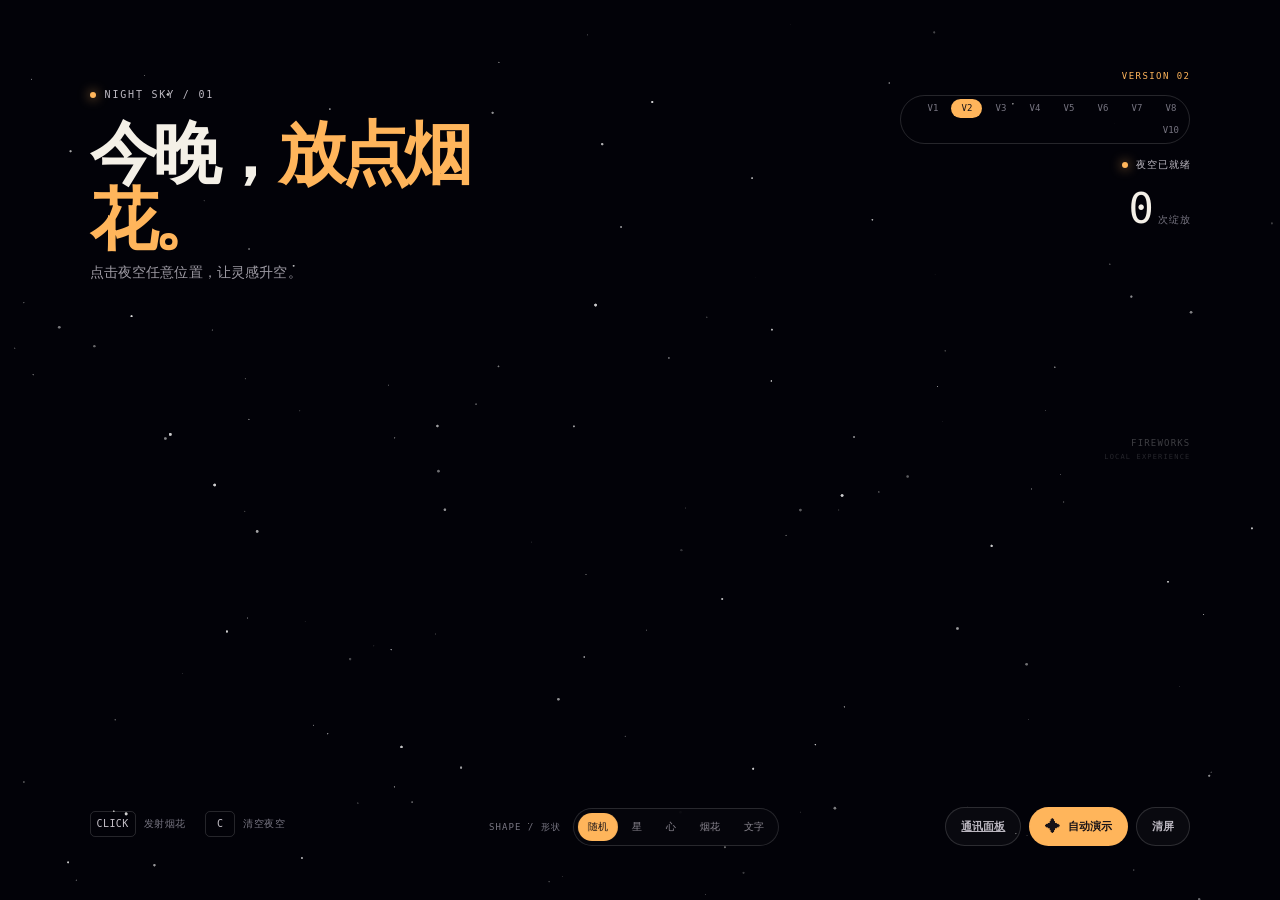
==== index.html @ 55599479 "Add night-sky fireworks web app without teaching/prompt modules. Default server port is 5180; AI key" ====
<!doctype html>
<html lang="zh-CN">
  <head>
    <meta charset="UTF-8" />
    <meta name="viewport" content="width=device-width, initial-scale=1.0" />
    <title>夜空放烟花</title>
    <link rel="stylesheet" href="styles.css" />
  </head>
  <body>
    <main class="scene">
      <canvas id="fireworks" aria-label="烟花夜空画布"></canvas>

      <section class="intro" aria-label="使用说明">
        <div class="eyebrow"><span class="live-dot"></span> NIGHT SKY / 01</div>
        <h1>今晚，<em>放点烟花。</em></h1>
        <p>点击夜空任意位置，让灵感升空。</p>
      </section>

      <div class="hud top-right">
        <div class="version-tag" id="versionTag">VERSION 02</div>
        <div class="version-switcher" aria-label="版本切换">
          <button class="version-option" data-version="1" type="button">V1</button>
          <button class="version-option active" data-version="2" type="button">V2</button>
          <button class="version-option" data-version="3" type="button">V3</button>
          <button class="version-option" data-version="4" type="button">V4</button>
          <button class="version-option" data-version="5" type="button">V5</button>
          <button class="version-option" data-version="6" type="button">V6</button>
          <button class="version-option" data-version="7" type="button">V7</button>
          <button class="version-option" data-version="8" type="button">V8</button>
          <button class="version-option" data-version="10" type="button">V10</button>
        </div>
        <div class="status"><span class="status-dot"></span><span id="statusText">夜空已就绪</span></div>
        <div class="count"><span id="launchCount">0</span><small>次绽放</small></div>
      </div>

      <div class="hud bottom-left">
        <div class="key-hint"><kbd>CLICK</kbd><span>发射烟花</span></div>
        <div class="key-hint"><kbd>C</kbd><span>清空夜空</span></div>
      </div>

      <div class="controls" aria-label="控制面板">
        <a class="control-button ghost" href="monitor.html" target="_blank" rel="noopener">通讯面板</a>
        <button id="autoButton" class="control-button" type="button">
          <span class="button-icon">✦</span>
          <span id="autoLabel">自动演示</span>
        </button>
        <button id="clearButton" class="control-button ghost" type="button" aria-label="清空烟花">清屏</button>
      </div>

      <div class="shape-picker" aria-label="烟花形状选择">
        <div class="shape-label">SHAPE / 形状</div>
        <div class="shape-options">
          <button class="shape-option selected" data-shape="random" type="button">随机</button>
          <button class="shape-option" data-shape="star" type="button">星</button>
          <button class="shape-option" data-shape="heart" type="button">心</button>
          <button class="shape-option" data-shape="burst" type="button">烟花</button>
          <button class="shape-option" data-shape="text" type="button">文字</button>
        </div>
        <input id="textInput" class="text-input" maxlength="8" type="text" placeholder="输入文字" aria-label="烟花文字" disabled />
      </div>

      <div id="collabPanel" class="collab-panel" hidden>
        <div class="collab-label"><span id="connectionDot" class="connection-dot"></span><span id="connectionText">多人模式未连接</span></div>
        <div class="collab-form">
          <input id="usernameInput" maxlength="16" type="text" placeholder="你的名字" aria-label="你的名字" />
          <button id="joinButton" class="control-button" type="button">加入多人</button>
        </div>
        <div id="roomControls" class="room-controls" hidden>
          <input id="roomInput" maxlength="6" type="text" placeholder="房间号" aria-label="房间号" autocomplete="off" />
          <input id="roomPasswordInput" maxlength="32" type="password" placeholder="房间密码" aria-label="房间密码" autocomplete="off" />
          <button id="createRoomButton" class="room-button" type="button">创建房间</button>
        </div>
        <div id="roomHint" class="room-hint" hidden>创建房间时设置密码，再把房间号和密码发给朋友</div>
        <div id="mergeRule" class="merge-rule" hidden>合并条件：5 秒内 · 60 像素内</div>
      </div>

      <div id="lobbyPanel" class="lobby-panel" hidden>
        <input id="chatInput" maxlength="42" type="text" placeholder="在大厅发送弹幕…" aria-label="大厅弹幕" />
        <button id="sendChatButton" class="room-button" type="button">发送</button>
      </div>

      <section id="editorPanel" class="editor-panel" hidden aria-label="烟花作品编辑器">
        <div class="editor-title"><span>FIREWORK MAKER</span><small>作品编辑器</small></div>
        <label>形状<select id="workShape"><option value="random">随机</option><option value="star">星</option><option value="heart">心</option><option value="burst">烟花</option><option value="text">文字</option><option value="custom">AI 图形</option></select></label>
        <label>文字<input id="workText" maxlength="8" type="text" placeholder="输入文字" /></label>
        <div class="editor-row"><label>颜色<input id="workColor" type="color" value="#ffb55b" /></label><label>大小<input id="workSize" type="range" min="0.5" max="2.2" step="0.1" value="1" /></label></div>
        <label>速度<input id="workSpeed" type="range" min="0.6" max="1.8" step="0.1" value="1" /></label>
        <div class="editor-actions"><button id="saveWorkButton" class="room-button" type="button">保存作品</button><button id="shareWorkButton" class="room-button secondary" type="button">分享当前</button></div>
        <button id="testWorkButton" class="test-work-button" type="button">测试下一发</button>
        <div id="workStatus" class="work-status">作品会保存在本机</div>
      </section>

      <section id="workGallery" class="work-gallery" hidden aria-label="我的烟花作品">
        <div class="gallery-title">MY WORKS <span>点击作品播放</span></div>
        <div id="workList" class="work-list"></div>
      </section>

      <section id="aiPanel" class="ai-panel" hidden aria-label="AI 创作助手">
        <div class="ai-title"><span>AI CREATIVE LAB</span><small>自然语言创作</small></div>
        <textarea id="aiPrompt" maxlength="180" placeholder="例如：做一个蓝紫色、慢速、像银河一样的烟花"></textarea>
        <div class="ai-actions"><button id="aiFireworkButton" type="button">生成烟花</button><button id="aiTextButton" type="button">生成文字</button><button id="aiThemeButton" type="button">生成主题</button></div>
        <div id="aiResult" class="ai-result">告诉 AI 你想看到什么</div>
      </section>

      <section id="galaxyPanel" class="galaxy-panel" hidden aria-label="生日银河生成器">
        <div class="galaxy-head">
          <span>BIRTHDAY GALAXY</span>
          <small>生日银河生成器</small>
        </div>
        <div class="galaxy-field">
          <label for="galaxyDate">输入生日（年月日）</label>
          <div class="galaxy-row">
            <div class="galaxy-date-wrap">
              <input id="galaxyDate" type="date" value="1982-03-10" min="1900-01-01" max="2026-12-31" aria-label="生日年月日" />
            </div>
            <button id="galaxyCompute" type="button">推算银河</button>
          </div>
        </div>
        <p id="galaxyStatus" class="galaxy-status">输入生日后，推算当天的银河状态</p>
        <canvas id="galaxyPreview" class="galaxy-preview" width="720" height="400" aria-label="银河像素预览"></canvas>
        <p id="galaxyMeta" class="galaxy-meta">默认按北半球午夜模型推算</p>
        <div class="galaxy-actions">
          <button id="galaxyLaunch" type="button">立即放出银河烟花</button>
          <button id="galaxyTest" type="button">测试下一发</button>
        </div>
      </section>
      <button id="galaxyBack" class="galaxy-back" type="button" hidden>返回生日银河</button>

      <div id="danmakuLayer" class="danmaku-layer" aria-live="polite"></div>
      <div id="replyNotice" class="reply-notice" role="status" hidden>
        <span class="reply-notice-icon">↩</span>
        <span><b id="replyNoticeTitle">你被回复了</b><small id="replyNoticeText"></small></span>
      </div>

      <div class="signature">FIREWORKS<br /><span>LOCAL EXPERIENCE</span></div>

      <div id="mergeDebug" class="merge-debug" hidden>
        <div class="merge-debug-kicker">MERGE EVENT / DEBUG</div>
        <strong>合并触发</strong>
        <span id="mergeDebugDetail">两枚烟花正在合并</span>
      </div>
    </main>
    <script src="app.js"></script>
  </body>
</html>
---- styles.css ----
:root {
  --ink: #f4f0e7;
  --muted: #9d9aa3;
  --line: rgba(255, 255, 255, .14);
  --accent: #ffb55b;
}

* { box-sizing: border-box; }

html, body { width: 100%; height: 100%; margin: 0; overflow: hidden; background: #05050a; }

body { color: var(--ink); font-family: Manrope, -apple-system, BlinkMacSystemFont, "Segoe UI", sans-serif; }

.scene { position: relative; width: 100%; height: 100%; isolation: isolate; cursor: crosshair; background: radial-gradient(circle at 52% 45%, #13111e 0, #080810 35%, #05050a 75%); }
.scene::before { content: ""; position: absolute; inset: 0; pointer-events: none; z-index: -1; opacity: .16; background-image: url("data:image/svg+xml,%3Csvg viewBox='0 0 180 180' xmlns='http://www.w3.org/2000/svg'%3E%3Cfilter id='n'%3E%3CfeTurbulence type='fractalNoise' baseFrequency='.85' numOctaves='3' stitchTiles='stitch'/%3E%3C/filter%3E%3Crect width='100%25' height='100%25' filter='url(%23n)' opacity='.16'/%3E%3C/svg%3E"); }

#fireworks { position: absolute; inset: 0; z-index: 0; width: 100%; height: 100%; pointer-events: none; }
.intro, .hud, .controls, .signature { position: absolute; z-index: 2; pointer-events: none; }
.intro { left: clamp(24px, 7vw, 112px); top: clamp(34px, 10vh, 108px); }
.eyebrow { display: flex; align-items: center; gap: 9px; color: #bdb9c2; font: 500 10px/1 DM Mono, monospace; letter-spacing: .18em; }
.live-dot, .status-dot { width: 6px; height: 6px; border-radius: 50%; background: var(--accent); box-shadow: 0 0 12px var(--accent); }
h1 { max-width: 430px; margin: 21px 0 10px; font-size: clamp(37px, 5.3vw, 76px); line-height: .98; letter-spacing: -.075em; font-weight: 700; }
h1 em { color: var(--accent); font-style: normal; }
.intro p { margin: 0; color: var(--muted); font-size: 14px; letter-spacing: .01em; }

.top-right { top: clamp(35px, 8vh, 84px); right: clamp(24px, 7vw, 112px); text-align: right; }
.version-tag { margin-bottom: 14px; color: var(--accent); font: 500 9px/1 DM Mono, monospace; letter-spacing: .16em; }
.version-switcher { display: inline-flex; flex-wrap: wrap; justify-content: flex-end; gap: 3px; max-width: 290px; margin-bottom: 16px; padding: 3px; border: 1px solid var(--line); border-radius: 99px; pointer-events: auto; }
.version-option { min-width: 31px; padding: 5px 7px; border: 0; border-radius: 99px; color: #777581; background: transparent; font: 500 9px/1 DM Mono, monospace; cursor: pointer; }
.version-option:hover { color: #eee8df; }
.version-option.active { color: #171217; background: var(--accent); }
.status { display: flex; align-items: center; justify-content: flex-end; gap: 8px; color: #bdb9c2; font: 400 10px/1 DM Mono, monospace; letter-spacing: .08em; }
.count { margin-top: 18px; font: 400 42px/1 DM Mono, monospace; letter-spacing: -.09em; }
.count small { margin-left: 8px; color: #777581; font: 400 10px/1 Manrope, sans-serif; letter-spacing: .08em; }

.bottom-left { left: clamp(24px, 7vw, 112px); bottom: clamp(30px, 7vh, 72px); display: flex; gap: 20px; }
.key-hint { display: flex; align-items: center; gap: 8px; color: #777581; font: 400 10px/1 DM Mono, monospace; letter-spacing: .04em; }
kbd { min-width: 30px; padding: 7px 6px; border: 1px solid var(--line); border-radius: 5px; color: #c5c0c8; text-align: center; font: inherit; }

.controls { right: clamp(24px, 7vw, 112px); bottom: clamp(28px, 6vh, 65px); display: flex; gap: 8px; pointer-events: auto; }
.control-button { display: flex; align-items: center; gap: 8px; padding: 11px 15px; border: 1px solid rgba(255, 181, 91, .55); border-radius: 99px; color: #171217; background: var(--accent); font: 600 11px Manrope, sans-serif; cursor: pointer; transition: transform .2s, background .2s; }
.control-button:hover { transform: translateY(-2px); background: #ffc781; }
.control-button.ghost { border-color: var(--line); color: #bbb7c0; background: rgba(255,255,255,.03); }
.control-button.ghost:hover { color: var(--ink); background: rgba(255,255,255,.1); }
.button-icon { font-size: 15px; line-height: 0; }
.shape-picker { position: absolute; z-index: 2; left: 50%; bottom: clamp(28px, 6vh, 65px); display: flex; align-items: center; gap: 12px; pointer-events: auto; transform: translateX(-50%); }
.shape-picker[hidden] { display: none; }
.shape-label { color: #777581; font: 400 9px/1 DM Mono, monospace; letter-spacing: .12em; white-space: nowrap; }
.shape-options { display: flex; gap: 4px; padding: 4px; border: 1px solid var(--line); border-radius: 99px; background: rgba(8, 8, 14, .7); backdrop-filter: blur(7px); }
.shape-option { padding: 7px 10px; border: 0; border-radius: 99px; color: #8f8b95; background: transparent; font: 500 10px Manrope, sans-serif; cursor: pointer; transition: color .2s, background .2s, transform .2s; }
.shape-option:hover { color: #eee8df; }
.shape-option.selected { color: #171217; background: var(--accent); }
.text-input { width: 0; padding: 0; border: 0; outline: 0; color: var(--ink); background: transparent; font: 500 12px Manrope, sans-serif; transition: width .25s, padding .25s; }
.text-input:not(:disabled) { width: 92px; padding: 8px 11px; border: 1px solid var(--line); border-radius: 99px; background: rgba(255,255,255,.06); }
.text-input::placeholder { color: #777581; }
.collab-panel { position: absolute; z-index: 3; left: 50%; top: clamp(29px, 7vh, 70px); display: grid; gap: 8px; min-width: 240px; padding: 12px; border: 1px solid rgba(154, 225, 255, .25); border-radius: 12px; background: rgba(8, 10, 19, .75); backdrop-filter: blur(8px); transform: translateX(-50%); }
.collab-panel[hidden] { display: none; }
.collab-label { display: flex; align-items: center; gap: 7px; color: #9f9ba5; font: 400 9px/1 DM Mono, monospace; letter-spacing: .04em; }
.connection-dot { width: 6px; height: 6px; border-radius: 50%; background: #777581; }
.connection-dot.connected { background: #8ee2a6; box-shadow: 0 0 10px #8ee2a6; }
.collab-form { display: flex; gap: 5px; }
.collab-form input { width: 120px; padding: 8px 10px; border: 1px solid var(--line); border-radius: 7px; outline: none; color: var(--ink); background: rgba(255,255,255,.06); font: 500 11px Manrope, sans-serif; }
.collab-form input:focus { border-color: rgba(154, 225, 255, .6); }
.collab-form .control-button { padding: 8px 11px; color: #0d1416; background: #9ae1ff; border-color: rgba(154, 225, 255, .6); }
.room-controls { display: flex; gap: 5px; }
.room-controls[hidden], .room-hint[hidden] { display: none; }
.room-controls input { width: 78px; padding: 8px 10px; border: 1px solid rgba(255,181,91,.35); border-radius: 7px; outline: none; color: var(--ink); background: rgba(255,255,255,.06); font: 500 11px DM Mono, monospace; text-transform: uppercase; }
.room-controls input[type="password"] { width: 92px; text-transform: none; }
.room-controls input:focus { border-color: var(--accent); }
.room-button { padding: 8px 10px; border: 1px solid rgba(255,181,91,.45); border-radius: 7px; color: #171217; background: var(--accent); font: 600 10px Manrope, sans-serif; cursor: pointer; }
.room-hint { color: #bdb9c2; font: 400 8px/1.3 DM Mono, monospace; }
.lobby-panel { position: absolute; z-index: 3; left: 50%; bottom: clamp(28px, 6vh, 65px); display: flex; gap: 6px; padding: 5px; border: 1px solid rgba(208,156,255,.35); border-radius: 99px; background: rgba(15,10,22,.82); backdrop-filter: blur(8px); transform: translateX(-50%); pointer-events: auto; }
.lobby-panel[hidden] { display: none; }
.lobby-panel input { width: 190px; padding: 8px 11px; border: 0; outline: 0; color: var(--ink); background: transparent; font: 400 11px Manrope, sans-serif; }
.lobby-panel input::placeholder { color: #827b8e; }
.editor-panel { position: absolute; z-index: 4; left: clamp(24px, 7vw, 112px); bottom: 90px; display: grid; gap: 11px; width: 270px; padding: 17px; border: 1px solid rgba(255,181,91,.3); border-radius: 14px; background: rgba(15,13,20,.9); box-shadow: 0 14px 45px rgba(0,0,0,.35); backdrop-filter: blur(10px); pointer-events: auto; }
.editor-panel[hidden], .work-gallery[hidden] { display: none; }
.editor-title { display: flex; align-items: baseline; justify-content: space-between; padding-bottom: 3px; color: var(--accent); font: 500 10px DM Mono, monospace; letter-spacing: .12em; }.editor-title small { color: #89838f; font: 10px Manrope, sans-serif; letter-spacing: 0; }
.editor-panel label { display: grid; grid-template-columns: 42px 1fr; align-items: center; gap: 8px; color: #aaa5af; font-size: 10px; }.editor-panel input[type="text"], .editor-panel select { width: 100%; padding: 7px 9px; border: 1px solid var(--line); border-radius: 6px; outline: none; color: var(--ink); background: rgba(255,255,255,.06); font: 11px Manrope, sans-serif; }.editor-panel select option { color: #111; }.editor-panel input[type="color"] { width: 42px; height: 25px; padding: 2px; border: 1px solid var(--line); border-radius: 6px; background: transparent; }.editor-panel input[type="range"] { width: 100%; accent-color: var(--accent); }.editor-row { display: grid; grid-template-columns: .8fr 1.2fr; gap: 10px; }.editor-row label { display: flex; gap: 7px; }.editor-row input { min-width: 0; }.editor-actions { display: flex; gap: 6px; }.editor-actions .room-button { flex: 1; }.room-button.secondary { color: #f0dfff; border-color: rgba(208,156,255,.45); background: rgba(208,156,255,.16); }.test-work-button { padding: 8px; border: 1px solid rgba(154,225,255,.45); border-radius: 7px; color: #9ae1ff; background: rgba(154,225,255,.08); font: 600 10px Manrope, sans-serif; cursor: pointer; }.test-work-button.active { color: #0d1416; background: #9ae1ff; box-shadow: 0 0 16px rgba(154,225,255,.25); }.work-status { color: #777581; font: 9px DM Mono, monospace; }.ai-panel { position: absolute; z-index: 4; left: clamp(24px, 7vw, 112px); top: 25%; display: grid; gap: 10px; width: 290px; padding: 17px; border: 1px solid rgba(208,156,255,.4); border-radius: 14px; background: rgba(15,13,24,.92); box-shadow: 0 14px 45px rgba(0,0,0,.35); backdrop-filter: blur(10px); pointer-events: auto; }.ai-panel[hidden] { display: none; }.ai-title { display: flex; align-items: baseline; justify-content: space-between; color: #d09cff; font: 500 10px DM Mono, monospace; letter-spacing: .12em; }.ai-title small { color: #89838f; font: 10px Manrope, sans-serif; letter-spacing: 0; }.ai-panel textarea { width: 100%; min-height: 64px; resize: vertical; padding: 9px; border: 1px solid var(--line); border-radius: 7px; outline: none; color: var(--ink); background: rgba(255,255,255,.06); font: 11px/1.5 Manrope, sans-serif; }.ai-panel textarea:focus { border-color: rgba(208,156,255,.7); }.ai-actions { display: grid; grid-template-columns: repeat(3, 1fr); gap: 5px; }.ai-actions button { padding: 8px 4px; border: 1px solid rgba(208,156,255,.35); border-radius: 7px; color: #f0dfff; background: rgba(208,156,255,.13); font: 600 10px Manrope, sans-serif; cursor: pointer; }.ai-actions button:hover { background: rgba(208,156,255,.28); }.ai-result { min-height: 25px; color: #aaa5af; font: 9px/1.45 DM Mono, monospace; }
.work-gallery { position: absolute; z-index: 4; right: clamp(24px, 7vw, 112px); top: 28%; width: 220px; padding: 13px; border: 1px solid var(--line); border-radius: 12px; background: rgba(12,12,19,.78); backdrop-filter: blur(8px); pointer-events: auto; }.gallery-title { display: flex; justify-content: space-between; margin-bottom: 9px; color: #aaa5af; font: 9px DM Mono, monospace; letter-spacing: .08em; }.gallery-title span { color: #777581; letter-spacing: 0; }.work-list { display: grid; gap: 6px; max-height: 230px; overflow: auto; }.work-card { display: grid; grid-template-columns: 1fr auto; gap: 2px 6px; padding: 9px; border: 1px solid rgba(255,255,255,.08); border-radius: 8px; background: rgba(255,255,255,.035); cursor: pointer; }.work-card:hover { border-color: rgba(255,181,91,.5); background: rgba(255,181,91,.08); }.work-name { color: #f4f0e7; font-size: 11px; }.work-meta { color: #777581; font: 9px DM Mono, monospace; }.work-share, .work-delete { align-self: center; padding: 5px; border: 0; border-radius: 5px; color: #ffcf8d; background: rgba(255,181,91,.1); font: 9px Manrope, sans-serif; cursor: pointer; }.work-share { grid-row: 1; }.work-delete { grid-row: 2; color: #ff9e9e; background: rgba(255,100,100,.08); }
.danmaku-layer { position: absolute; z-index: 1; inset: 0; overflow: hidden; pointer-events: none; }
.danmaku { position: absolute; left: 100%; padding: 7px 13px; border: 1px solid currentColor; border-radius: 99px; background: rgba(10,8,16,.48); box-shadow: 0 0 18px currentColor; color: #d09cff; font: 500 13px Manrope, sans-serif; white-space: nowrap; animation: danmakuFly var(--duration) linear forwards; pointer-events: auto; cursor: pointer; transition: background .2s, transform .2s; }
.danmaku:hover { background: rgba(35, 25, 46, .9); transform: scale(1.06); }
.danmaku b { margin-right: 8px; color: #fff4d1; font-size: 10px; }
.danmaku .reply-mark { margin-right: 6px; color: #ffcf8d; font-size: 10px; }
.reply-notice { position: absolute; z-index: 6; left: 50%; top: 24px; display: flex; align-items: center; gap: 11px; min-width: 240px; padding: 11px 16px; border: 1px solid rgba(208,156,255,.65); border-radius: 12px; color: #f7efff; background: rgba(31, 20, 45, .93); box-shadow: 0 0 30px rgba(208,156,255,.25); transform: translateX(-50%); animation: noticeIn .3s ease-out; pointer-events: none; }
.reply-notice[hidden] { display: none; }
.reply-notice-icon { display: grid; place-items: center; width: 24px; height: 24px; border-radius: 50%; color: #171217; background: #d09cff; font-size: 17px; }
.reply-notice b { display: block; font-size: 12px; }.reply-notice small { display: block; max-width: 310px; margin-top: 3px; overflow: hidden; color: #c6b8d3; font-size: 10px; text-overflow: ellipsis; white-space: nowrap; }
@keyframes noticeIn { from { opacity: 0; transform: translate(-50%, -10px); } to { opacity: 1; transform: translate(-50%, 0); } }
@keyframes danmakuFly { from { transform: translateX(0); } to { transform: translateX(calc(-100vw - 100%)); } }
.merge-rule { color: #ffcf8d; font: 400 8px/1 DM Mono, monospace; letter-spacing: .03em; }
.signature { right: clamp(24px, 7vw, 112px); top: 50%; color: rgba(255,255,255,.24); font: 500 9px/1.4 DM Mono, monospace; letter-spacing: .13em; transform: translateY(-50%); text-align: right; }
.signature span { font-size: 7px; color: rgba(255,255,255,.15); }
.merge-debug { position: absolute; z-index: 5; left: 50%; top: 50%; display: grid; gap: 8px; min-width: 230px; padding: 20px 24px; border: 1px solid rgba(255, 228, 155, .7); border-radius: 13px; color: #fff7da; background: rgba(48, 31, 21, .86); box-shadow: 0 0 60px rgba(255, 181, 91, .32); text-align: center; pointer-events: none; transform: translate(-50%, -50%); animation: mergeFlash .55s ease-out; }
.merge-debug[hidden] { display: none; }
.merge-debug-kicker { color: var(--accent); font: 500 9px/1 DM Mono, monospace; letter-spacing: .16em; }
.merge-debug strong { font-size: 28px; letter-spacing: -.06em; }
.merge-debug span { color: #e7d8bd; font: 11px DM Mono, monospace; }
@keyframes mergeFlash { from { opacity: 0; transform: translate(-50%, -50%) scale(.75); } to { opacity: 1; transform: translate(-50%, -50%) scale(1); } }

.galaxy-panel { position: absolute; z-index: 20; left: clamp(20px, 5vw, 72px); top: clamp(86px, 14vh, 128px); display: grid; gap: 12px; width: min(520px, calc(100vw - 48px)); max-height: calc(100vh - 120px); overflow: auto; padding: 22px 22px 18px; border: 1px solid rgba(154, 225, 255, .18); border-radius: 18px; background: rgba(8, 10, 18, .88); box-shadow: 0 18px 60px rgba(0, 0, 0, .42); backdrop-filter: blur(12px); pointer-events: auto; cursor: default; }
.galaxy-panel[hidden], .galaxy-back[hidden], .controls[hidden] { display: none; }
.galaxy-head { display: flex; align-items: baseline; justify-content: space-between; gap: 12px; }
.galaxy-head span { color: #9ae1ff; font: 600 15px/1 DM Mono, monospace; letter-spacing: .14em; }
.galaxy-head small { color: #d8d4de; font: 500 13px Manrope, sans-serif; letter-spacing: .04em; }
.galaxy-field label { display: block; margin-bottom: 8px; color: #f4f0e7; font: 500 13px Manrope, sans-serif; }
.galaxy-row { display: grid; grid-template-columns: 1fr auto; gap: 10px; }
.galaxy-date-wrap { position: relative; }
.galaxy-date-wrap input { width: 100%; height: 42px; padding: 0 12px; border: 1px solid rgba(255,255,255,.12); border-radius: 10px; outline: none; color: #f4f0e7; background: rgba(18, 20, 28, .92); font: 500 15px/1 DM Mono, monospace; color-scheme: dark; }
.galaxy-date-wrap input:focus { border-color: rgba(154, 225, 255, .55); }
.galaxy-row .galaxy-date-wrap input::-webkit-calendar-picker-indicator { cursor: pointer; opacity: .7; filter: invert(1); }
#galaxyCompute, #galaxyLaunch, #galaxyTest { position: relative; z-index: 1; pointer-events: auto; }
#galaxyCompute { padding: 0 18px; border: 0; border-radius: 10px; color: #171217; background: #ffb14a; font: 700 14px Manrope, sans-serif; cursor: pointer; }
#galaxyCompute:hover { background: #ffc06a; }
.galaxy-status { margin: 2px 0 0; color: #cfc9d4; font: 400 12px/1.5 Manrope, sans-serif; }
.galaxy-preview { display: block; width: 100%; height: 250px; min-height: 0; border: 1px solid rgba(255,255,255,.1); border-radius: 12px; background: #000; pointer-events: none; }
.galaxy-meta { margin: 0; color: #8d8894; font: 400 11px/1.55 Manrope, sans-serif; }
.galaxy-actions { display: grid; grid-template-columns: 1.35fr .9fr; gap: 10px; }
#galaxyLaunch { height: 46px; border: 0; border-radius: 10px; color: #171217; background: #ffb14a; font: 700 14px Manrope, sans-serif; cursor: pointer; }
#galaxyLaunch:hover { background: #ffc06a; }
#galaxyTest { height: 46px; border: 1px solid rgba(176, 132, 220, .55); border-radius: 10px; color: #f4e9ff; background: #3b2a52; font: 600 14px Manrope, sans-serif; cursor: pointer; }
#galaxyTest:hover, #galaxyTest.active { border-color: #d09cff; background: #52396f; }
.galaxy-back { position: absolute; z-index: 5; left: 50%; bottom: clamp(28px, 6vh, 65px); padding: 11px 18px; border: 1px solid rgba(154, 225, 255, .4); border-radius: 99px; color: #dff6ff; background: rgba(10, 14, 24, .78); font: 600 12px Manrope, sans-serif; cursor: pointer; transform: translateX(-50%); pointer-events: auto; }
body.galaxy-watching .count { opacity: 0; pointer-events: none; }

@media (max-width: 800px) { .shape-picker { bottom: 82px; } .collab-panel { top: 28px; } }
@media (max-width: 640px) { .intro { top: 34px; } .top-right { top: 36px; } .count { font-size: 30px; margin-top: 14px; } .bottom-left { gap: 10px; flex-direction: column; } .signature { display: none; } .controls { bottom: 28px; } .control-button { padding: 10px 12px; } .shape-picker { width: calc(100% - 48px); justify-content: center; bottom: 82px; gap: 6px; } .shape-label { display: none; } .shape-option { padding: 7px 8px; } .collab-panel { top: 76px; min-width: 218px; } .galaxy-panel { top: 92px; left: 12px; width: calc(100vw - 24px); padding: 16px; } .galaxy-preview { height: 180px; } .galaxy-actions { grid-template-columns: 1fr; } .galaxy-head { flex-direction: column; gap: 4px; } }
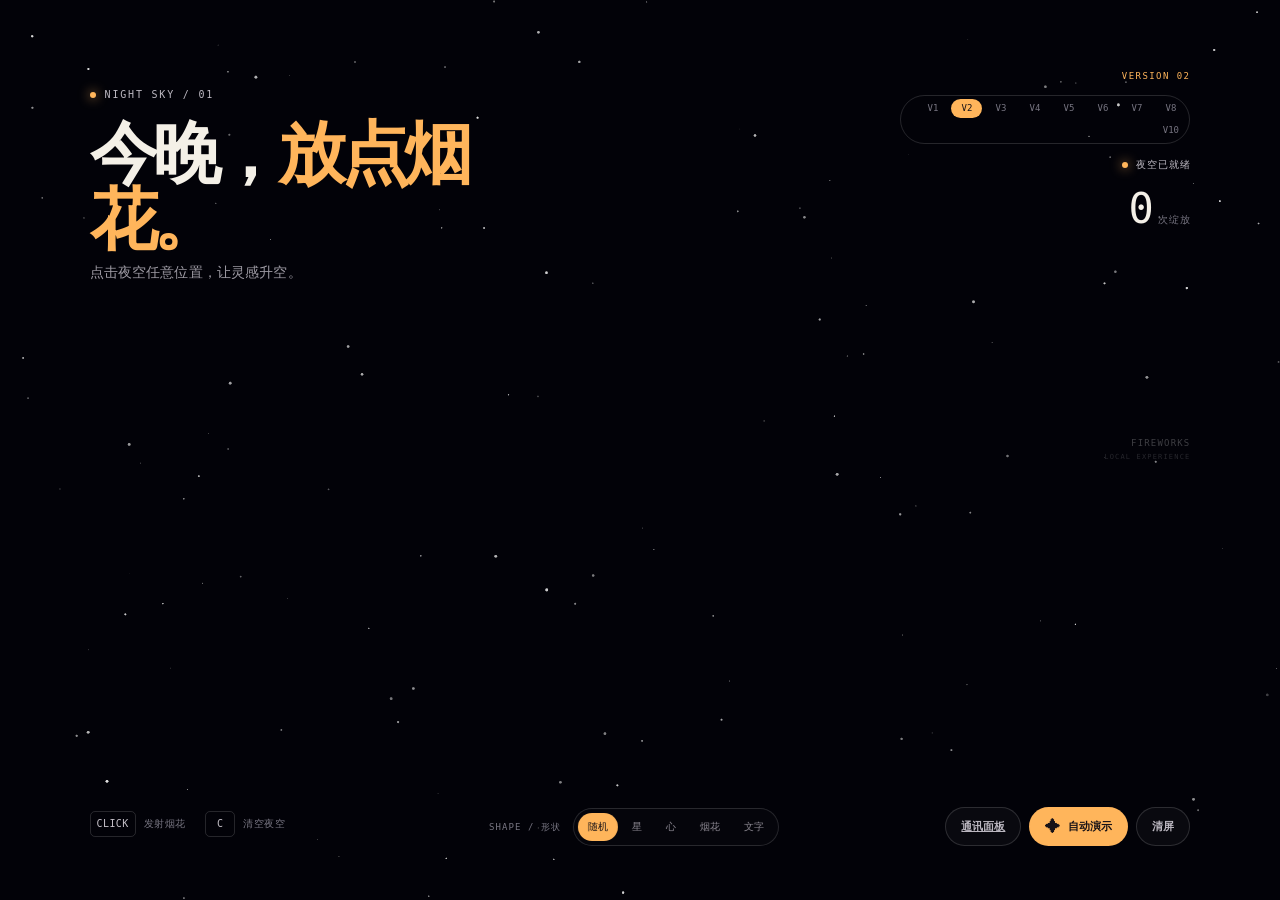
==== commit b8e4b76c: "Fix Vercel static serving so JS/CSS load correctly" ====
--- a/index.html
+++ b/index.html
@@ -4,7 +4,7 @@
     <meta charset="UTF-8" />
     <meta name="viewport" content="width=device-width, initial-scale=1.0" />
     <title>夜空放烟花</title>
-    <link rel="stylesheet" href="styles.css" />
+    <link rel="stylesheet" href="/styles.css" />
   </head>
   <body>
     <main class="scene">
@@ -140,6 +140,6 @@
         <span id="mergeDebugDetail">两枚烟花正在合并</span>
       </div>
     </main>
-    <script src="app.js"></script>
+    <script src="/app.js"></script>
   </body>
 </html>
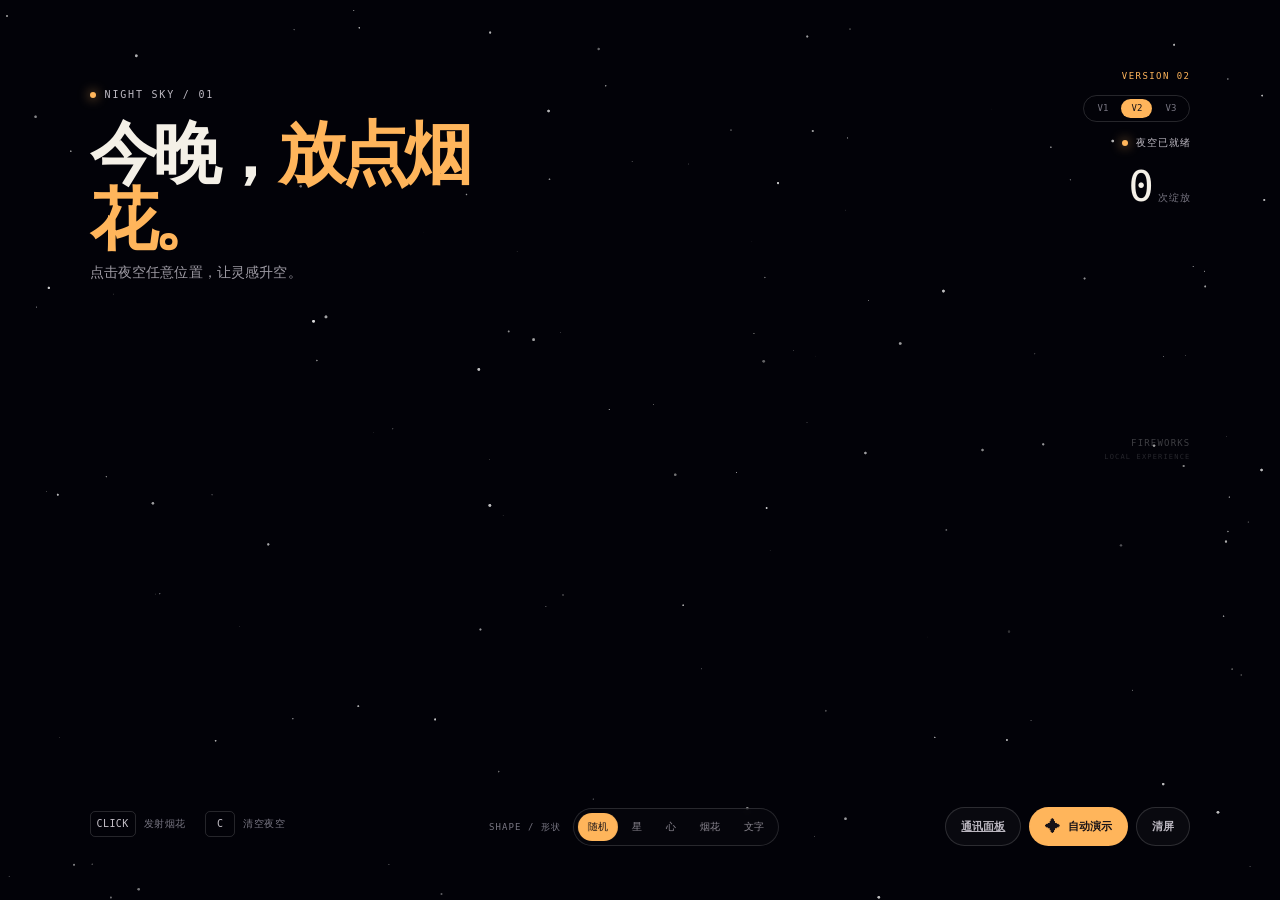
==== commit 1d0419f4: "Keep V1/V2 only, remap birthday galaxy from V10 to V3." ====
--- a/index.html
+++ b/index.html
@@ -22,12 +22,6 @@
           <button class="version-option" data-version="1" type="button">V1</button>
           <button class="version-option active" data-version="2" type="button">V2</button>
           <button class="version-option" data-version="3" type="button">V3</button>
-          <button class="version-option" data-version="4" type="button">V4</button>
-          <button class="version-option" data-version="5" type="button">V5</button>
-          <button class="version-option" data-version="6" type="button">V6</button>
-          <button class="version-option" data-version="7" type="button">V7</button>
-          <button class="version-option" data-version="8" type="button">V8</button>
-          <button class="version-option" data-version="10" type="button">V10</button>
         </div>
         <div class="status"><span class="status-dot"></span><span id="statusText">夜空已就绪</span></div>
         <div class="count"><span id="launchCount">0</span><small>次绽放</small></div>
